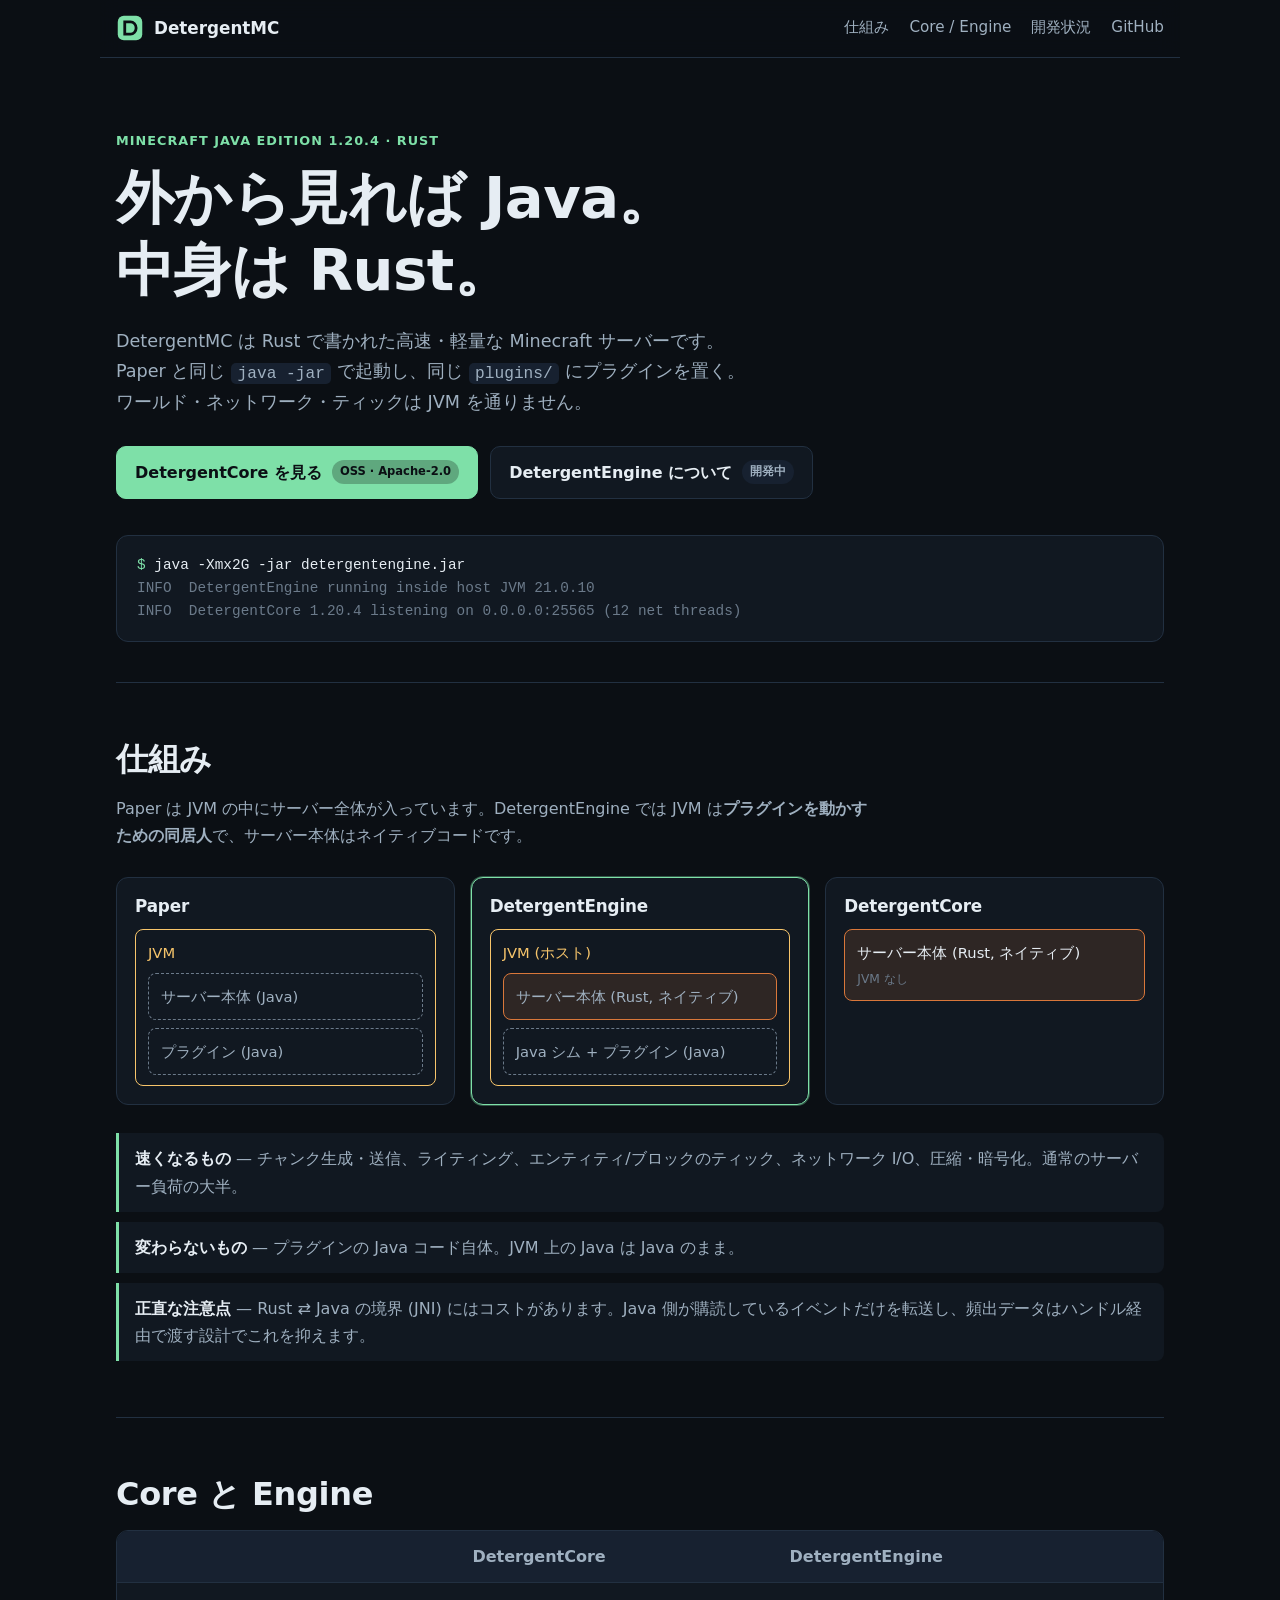
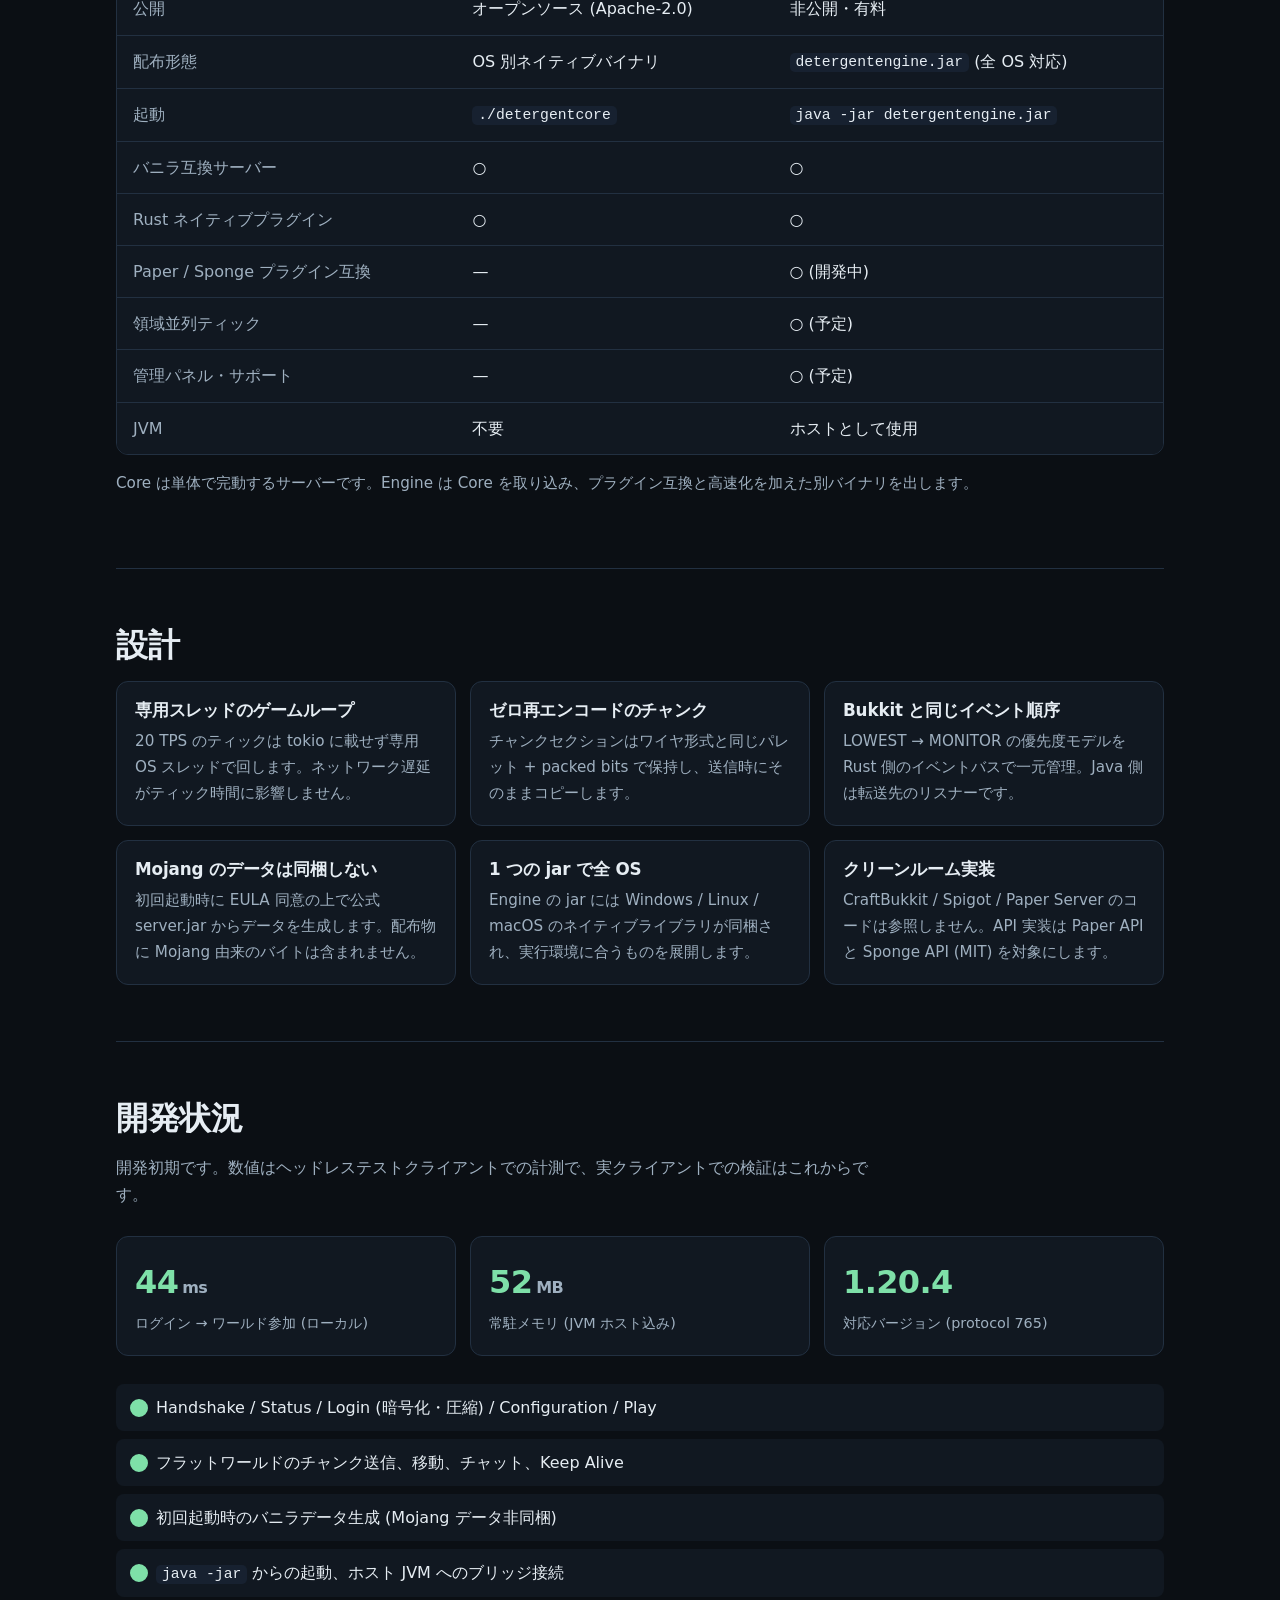
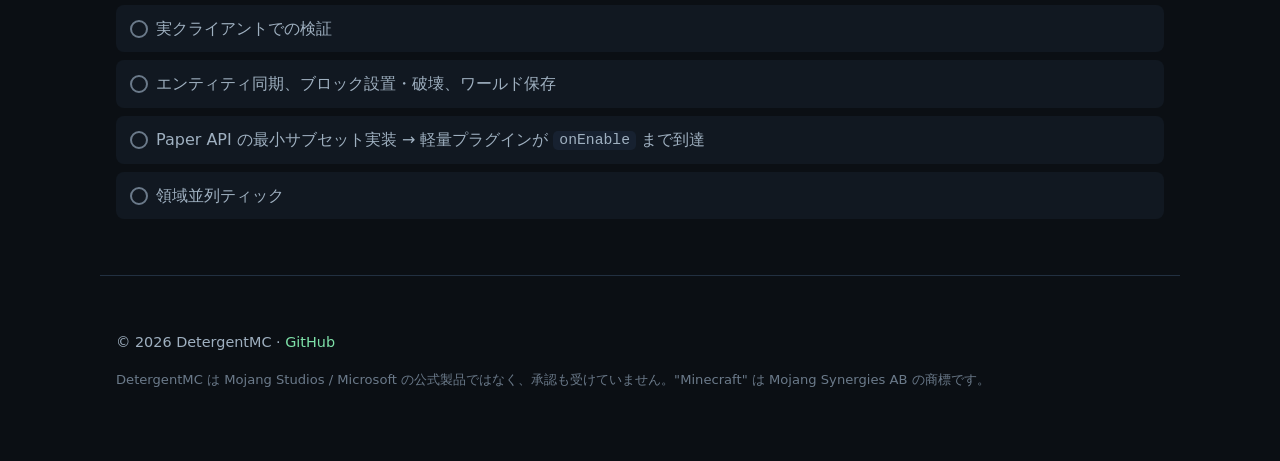
==== index.html @ 72eb337d "DetergentWeb: official site (static, GitHub Pages) Co-Authored-By: Claude Opus 5 <noreply@anthropic." ====
<!doctype html>
<html lang="ja">
<head>
  <meta charset="utf-8">
  <meta name="viewport" content="width=device-width, initial-scale=1">
  <title>DetergentMC — Paper 互換の Rust 製 Minecraft サーバー</title>
  <meta name="description" content="DetergentMC は Rust で書かれた高速・軽量な Minecraft Java Edition サーバー。DetergentCore はオープンソース、DetergentEngine は Paper / Sponge プラグイン互換を備えた製品版。">
  <meta property="og:title" content="DetergentMC">
  <meta property="og:description" content="外から見れば Java、中身は Rust。Paper 互換を目指す Minecraft サーバー。">
  <meta property="og:type" content="website">
  <link rel="icon" href="favicon.svg" type="image/svg+xml">
  <link rel="stylesheet" href="style.css">
</head>
<body>
  <header class="nav">
    <a class="brand" href="#top" aria-label="DetergentMC">
      <svg width="28" height="28" viewBox="0 0 32 32" aria-hidden="true"><rect x="2" y="2" width="28" height="28" rx="7" fill="var(--accent)"/><path d="M10 9h6.5a6.5 7 0 0 1 0 14H10z" fill="none" stroke="#0b0f14" stroke-width="3.2"/></svg>
      <span>DetergentMC</span>
    </a>
    <nav>
      <a href="#how">仕組み</a>
      <a href="#products">Core / Engine</a>
      <a href="#status">開発状況</a>
      <a href="https://github.com/DetergentMC" rel="noopener">GitHub</a>
    </nav>
  </header>

  <main id="top">
    <section class="hero">
      <p class="eyebrow">Minecraft Java Edition 1.20.4 · Rust</p>
      <h1>外から見れば Java。<br>中身は Rust。</h1>
      <p class="lead">
        DetergentMC は Rust で書かれた高速・軽量な Minecraft サーバーです。<br>
        Paper と同じ <code>java -jar</code> で起動し、同じ <code>plugins/</code> にプラグインを置く。<br>
        ワールド・ネットワーク・ティックは JVM を通りません。
      </p>
      <div class="cta">
        <a class="btn primary" href="https://github.com/DetergentMC/DetergentCore" rel="noopener">DetergentCore を見る<span class="tag">OSS · Apache-2.0</span></a>
        <a class="btn" href="#products">DetergentEngine について<span class="tag">開発中</span></a>
      </div>
      <pre class="term" aria-label="起動コマンド"><span class="prompt">$</span> java -Xmx2G -jar detergentengine.jar
<span class="dim">INFO  DetergentEngine running inside host JVM 21.0.10
INFO  DetergentCore 1.20.4 listening on 0.0.0.0:25565 (12 net threads)</span></pre>
    </section>

    <section id="how" class="section">
      <h2>仕組み</h2>
      <p class="sub">Paper は JVM の中にサーバー全体が入っています。DetergentEngine では JVM は<strong>プラグインを動かすための同居人</strong>で、サーバー本体はネイティブコードです。</p>
      <div class="diagram">
        <div class="box">
          <h3>Paper</h3>
          <div class="stack">
            <div class="layer jvm">JVM
              <div class="layer">サーバー本体 (Java)</div>
              <div class="layer">プラグイン (Java)</div>
            </div>
          </div>
        </div>
        <div class="box highlight">
          <h3>DetergentEngine</h3>
          <div class="stack">
            <div class="layer jvm">JVM (ホスト)
              <div class="layer rust">サーバー本体 (Rust, ネイティブ)</div>
              <div class="layer">Java シム + プラグイン (Java)</div>
            </div>
          </div>
        </div>
        <div class="box">
          <h3>DetergentCore</h3>
          <div class="stack">
            <div class="layer rust">サーバー本体 (Rust, ネイティブ)<br><small>JVM なし</small></div>
          </div>
        </div>
      </div>
      <ul class="facts">
        <li><strong>速くなるもの</strong> — チャンク生成・送信、ライティング、エンティティ/ブロックのティック、ネットワーク I/O、圧縮・暗号化。通常のサーバー負荷の大半。</li>
        <li><strong>変わらないもの</strong> — プラグインの Java コード自体。JVM 上の Java は Java のまま。</li>
        <li><strong>正直な注意点</strong> — Rust ⇄ Java の境界 (JNI) にはコストがあります。Java 側が購読しているイベントだけを転送し、頻出データはハンドル経由で渡す設計でこれを抑えます。</li>
      </ul>
    </section>

    <section id="products" class="section">
      <h2>Core と Engine</h2>
      <div class="compare">
        <table>
          <thead>
            <tr><th></th><th>DetergentCore</th><th>DetergentEngine</th></tr>
          </thead>
          <tbody>
            <tr><td>公開</td><td>オープンソース (Apache-2.0)</td><td>非公開・有料</td></tr>
            <tr><td>配布形態</td><td>OS 別ネイティブバイナリ</td><td><code>detergentengine.jar</code> (全 OS 対応)</td></tr>
            <tr><td>起動</td><td><code>./detergentcore</code></td><td><code>java -jar detergentengine.jar</code></td></tr>
            <tr><td>バニラ互換サーバー</td><td>○</td><td>○</td></tr>
            <tr><td>Rust ネイティブプラグイン</td><td>○</td><td>○</td></tr>
            <tr><td>Paper / Sponge プラグイン互換</td><td>—</td><td>○ (開発中)</td></tr>
            <tr><td>領域並列ティック</td><td>—</td><td>○ (予定)</td></tr>
            <tr><td>管理パネル・サポート</td><td>—</td><td>○ (予定)</td></tr>
            <tr><td>JVM</td><td>不要</td><td>ホストとして使用</td></tr>
          </tbody>
        </table>
      </div>
      <p class="note">Core は単体で完動するサーバーです。Engine は Core を取り込み、プラグイン互換と高速化を加えた別バイナリを出します。</p>
    </section>

    <section class="section">
      <h2>設計</h2>
      <div class="grid">
        <div class="card"><h3>専用スレッドのゲームループ</h3><p>20 TPS のティックは tokio に載せず専用 OS スレッドで回します。ネットワーク遅延がティック時間に影響しません。</p></div>
        <div class="card"><h3>ゼロ再エンコードのチャンク</h3><p>チャンクセクションはワイヤ形式と同じパレット + packed bits で保持し、送信時にそのままコピーします。</p></div>
        <div class="card"><h3>Bukkit と同じイベント順序</h3><p>LOWEST → MONITOR の優先度モデルを Rust 側のイベントバスで一元管理。Java 側は転送先のリスナーです。</p></div>
        <div class="card"><h3>Mojang のデータは同梱しない</h3><p>初回起動時に EULA 同意の上で公式 server.jar からデータを生成します。配布物に Mojang 由来のバイトは含まれません。</p></div>
        <div class="card"><h3>1 つの jar で全 OS</h3><p>Engine の jar には Windows / Linux / macOS のネイティブライブラリが同梱され、実行環境に合うものを展開します。</p></div>
        <div class="card"><h3>クリーンルーム実装</h3><p>CraftBukkit / Spigot / Paper Server のコードは参照しません。API 実装は Paper API と Sponge API (MIT) を対象にします。</p></div>
      </div>
    </section>

    <section id="status" class="section">
      <h2>開発状況</h2>
      <p class="sub">開発初期です。数値はヘッドレステストクライアントでの計測で、実クライアントでの検証はこれからです。</p>
      <div class="stats">
        <div><span class="num">44<small>ms</small></span><span class="label">ログイン → ワールド参加 (ローカル)</span></div>
        <div><span class="num">52<small>MB</small></span><span class="label">常駐メモリ (JVM ホスト込み)</span></div>
        <div><span class="num">1.20.4</span><span class="label">対応バージョン (protocol 765)</span></div>
      </div>
      <ul class="roadmap">
        <li class="done">Handshake / Status / Login (暗号化・圧縮) / Configuration / Play</li>
        <li class="done">フラットワールドのチャンク送信、移動、チャット、Keep Alive</li>
        <li class="done">初回起動時のバニラデータ生成 (Mojang データ非同梱)</li>
        <li class="done"><code>java -jar</code> からの起動、ホスト JVM へのブリッジ接続</li>
        <li>実クライアントでの検証</li>
        <li>エンティティ同期、ブロック設置・破壊、ワールド保存</li>
        <li>Paper API の最小サブセット実装 → 軽量プラグインが <code>onEnable</code> まで到達</li>
        <li>領域並列ティック</li>
      </ul>
    </section>
  </main>

  <footer>
    <p>© 2026 DetergentMC · <a href="https://github.com/DetergentMC" rel="noopener">GitHub</a></p>
    <p class="disclaimer">DetergentMC は Mojang Studios / Microsoft の公式製品ではなく、承認も受けていません。"Minecraft" は Mojang Synergies AB の商標です。</p>
  </footer>
</body>
</html>
---- style.css ----
:root {
  --bg: #0b0f14;
  --bg-2: #111821;
  --bg-3: #172130;
  --fg: #e6edf3;
  --fg-2: #9fb0c0;
  --fg-3: #6b7a8a;
  --accent: #7ee0a8;
  --accent-2: #f7c56b;
  --rust: #d9773a;
  --line: #223041;
  --radius: 12px;
  --max: 1080px;
  color-scheme: dark;
}

* { box-sizing: border-box; }
html { scroll-behavior: smooth; }
body {
  margin: 0;
  background: var(--bg);
  color: var(--fg);
  font-family: "Inter", "Noto Sans JP", system-ui, -apple-system, "Segoe UI", sans-serif;
  line-height: 1.7;
  -webkit-font-smoothing: antialiased;
}
a { color: var(--accent); text-decoration: none; }
a:hover { text-decoration: underline; }
code, pre { font-family: "JetBrains Mono", ui-monospace, "Cascadia Code", Consolas, monospace; }
code { background: var(--bg-3); padding: 0.1em 0.4em; border-radius: 5px; font-size: 0.92em; }
h1, h2, h3 { line-height: 1.25; margin: 0 0 0.5em; letter-spacing: -0.01em; }
h2 { font-size: clamp(1.5rem, 3vw, 2rem); }
h3 { font-size: 1.05rem; }
small { color: var(--fg-3); }

/* nav */
.nav {
  position: sticky; top: 0; z-index: 10;
  display: flex; align-items: center; justify-content: space-between; gap: 16px;
  max-width: var(--max); margin: 0 auto; padding: 14px 16px;
  backdrop-filter: blur(10px);
  background: color-mix(in srgb, var(--bg) 85%, transparent);
  border-bottom: 1px solid var(--line);
}
.brand { display: inline-flex; align-items: center; gap: 10px; color: var(--fg); font-weight: 700; font-size: 1.05rem; }
.brand:hover { text-decoration: none; }
.nav nav { display: flex; gap: 20px; flex-wrap: wrap; }
.nav nav a { color: var(--fg-2); font-size: 0.95rem; }
.nav nav a:hover { color: var(--fg); text-decoration: none; }

/* hero */
main { max-width: var(--max); margin: 0 auto; padding: 0 16px; }
.hero { padding: 72px 0 40px; }
.eyebrow { color: var(--accent); font-weight: 600; letter-spacing: 0.08em; text-transform: uppercase; font-size: 0.8rem; margin: 0 0 12px; }
.hero h1 { font-size: clamp(2rem, 6vw, 3.6rem); font-weight: 800; margin-bottom: 20px; }
.lead { color: var(--fg-2); font-size: 1.1rem; max-width: 720px; margin: 0 0 28px; }
.cta { display: flex; flex-wrap: wrap; gap: 12px; margin-bottom: 36px; }
.btn {
  display: inline-flex; align-items: center; gap: 10px;
  padding: 12px 18px; border-radius: 10px; font-weight: 600;
  border: 1px solid var(--line); background: var(--bg-2); color: var(--fg);
}
.btn:hover { text-decoration: none; border-color: var(--fg-3); }
.btn.primary { background: var(--accent); color: #0b0f14; border-color: var(--accent); }
.btn .tag { font-size: 0.72rem; font-weight: 600; padding: 2px 8px; border-radius: 999px; background: rgba(0,0,0,0.25); }
.btn:not(.primary) .tag { background: var(--bg-3); color: var(--fg-2); }
.term {
  background: var(--bg-2); border: 1px solid var(--line); border-radius: var(--radius);
  padding: 18px 20px; overflow-x: auto; font-size: 0.9rem; line-height: 1.6; margin: 0;
}
.term .prompt { color: var(--accent); }
.term .dim { color: var(--fg-3); }

/* sections */
.section { padding: 56px 0; border-top: 1px solid var(--line); }
.sub { color: var(--fg-2); max-width: 760px; margin: 0 0 28px; }
.note { color: var(--fg-2); font-size: 0.95rem; margin-top: 16px; }

/* diagram */
.diagram { display: grid; grid-template-columns: repeat(auto-fit, minmax(260px, 1fr)); gap: 16px; margin-bottom: 28px; }
.box { background: var(--bg-2); border: 1px solid var(--line); border-radius: var(--radius); padding: 18px; }
.box.highlight { border-color: var(--accent); box-shadow: 0 0 0 1px color-mix(in srgb, var(--accent) 35%, transparent); }
.box h3 { margin-bottom: 12px; }
.layer { border: 1px dashed var(--fg-3); border-radius: 8px; padding: 10px 12px; margin-top: 8px; font-size: 0.92rem; color: var(--fg-2); }
.layer.jvm { border-style: solid; border-color: var(--accent-2); color: var(--accent-2); }
.layer.jvm .layer { color: var(--fg-2); }
.layer.rust { border-style: solid; border-color: var(--rust); color: var(--fg); background: color-mix(in srgb, var(--rust) 14%, transparent); }
.facts { list-style: none; padding: 0; margin: 0; display: grid; gap: 10px; }
.facts li { background: var(--bg-2); border-left: 3px solid var(--accent); padding: 12px 16px; border-radius: 0 8px 8px 0; color: var(--fg-2); }
.facts strong { color: var(--fg); }

/* table */
.compare { overflow-x: auto; border: 1px solid var(--line); border-radius: var(--radius); }
table { width: 100%; border-collapse: collapse; background: var(--bg-2); min-width: 560px; }
th, td { padding: 12px 16px; text-align: left; border-bottom: 1px solid var(--line); vertical-align: top; }
th { color: var(--fg-2); font-weight: 600; background: var(--bg-3); }
tbody tr:last-child td { border-bottom: 0; }
td:first-child { color: var(--fg-2); white-space: nowrap; }

/* cards */
.grid { display: grid; grid-template-columns: repeat(auto-fit, minmax(280px, 1fr)); gap: 14px; }
.card { background: var(--bg-2); border: 1px solid var(--line); border-radius: var(--radius); padding: 18px; }
.card p { margin: 0; color: var(--fg-2); font-size: 0.95rem; }

/* stats + roadmap */
.stats { display: grid; grid-template-columns: repeat(auto-fit, minmax(200px, 1fr)); gap: 14px; margin-bottom: 28px; }
.stats > div { background: var(--bg-2); border: 1px solid var(--line); border-radius: var(--radius); padding: 18px; }
.num { display: block; font-size: 2rem; font-weight: 800; color: var(--accent); letter-spacing: -0.02em; }
.num small { font-size: 1rem; color: var(--fg-2); margin-left: 4px; }
.label { color: var(--fg-2); font-size: 0.9rem; }
.roadmap { list-style: none; padding: 0; margin: 0; display: grid; gap: 8px; }
.roadmap li { padding: 10px 14px 10px 40px; position: relative; background: var(--bg-2); border-radius: 8px; color: var(--fg-2); }
.roadmap li::before {
  content: ""; position: absolute; left: 14px; top: 15px; width: 14px; height: 14px; border-radius: 50%;
  border: 2px solid var(--fg-3);
}
.roadmap li.done { color: var(--fg); }
.roadmap li.done::before { border-color: var(--accent); background: var(--accent); }

/* footer */
footer { max-width: var(--max); margin: 0 auto; padding: 40px 16px 60px; border-top: 1px solid var(--line); color: var(--fg-2); font-size: 0.9rem; }
.disclaimer { color: var(--fg-3); font-size: 0.82rem; }

@media (max-width: 640px) {
  .nav { flex-direction: column; align-items: flex-start; }
  .hero { padding-top: 40px; }
}
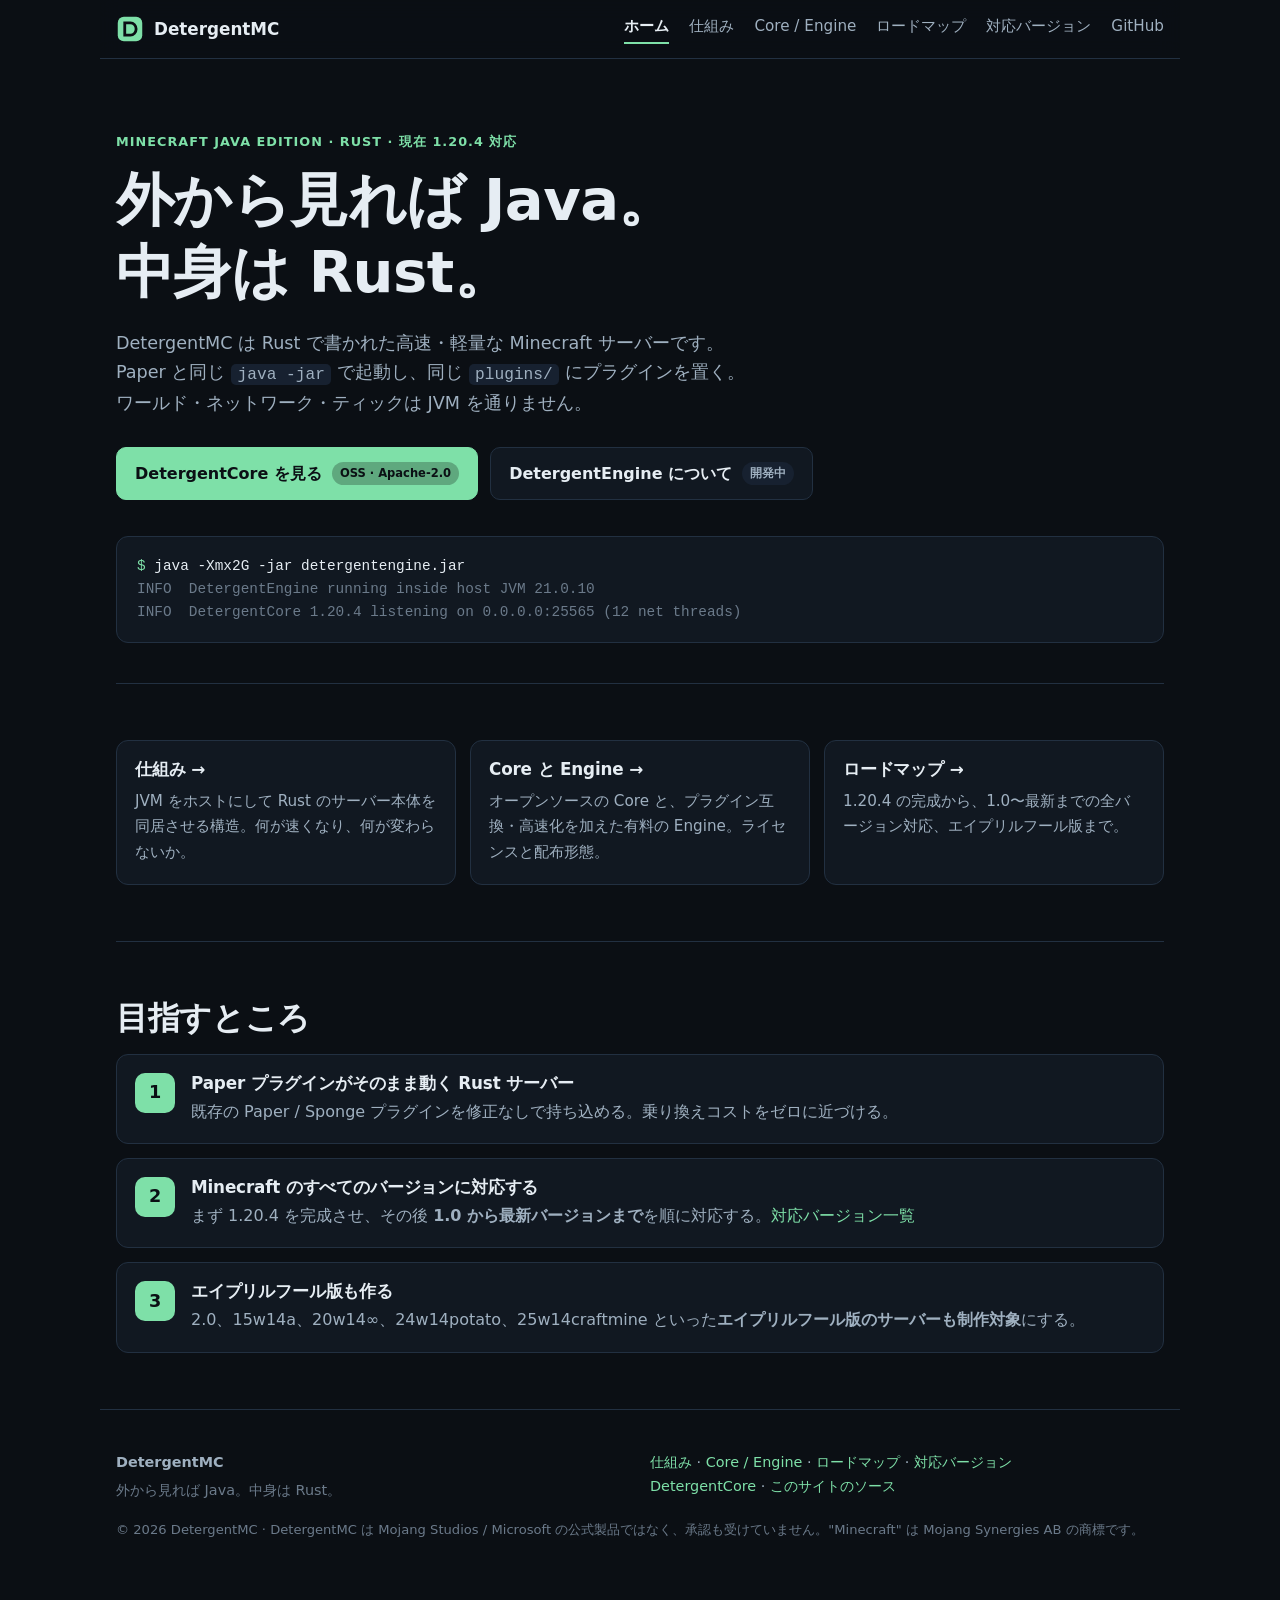
==== commit 4e2bf6f2: "Split the site into pages; add roadmap (all versions 1.0+, April Fools) and versions list Co-Authore" ====
--- a/index.html
+++ b/index.html
@@ -3,31 +3,33 @@
 <head>
   <meta charset="utf-8">
   <meta name="viewport" content="width=device-width, initial-scale=1">
-  <title>DetergentMC — Paper 互換の Rust 製 Minecraft サーバー</title>
+  <title>DetergentMC — Paper 互換を目指す Rust 製 Minecraft サーバー</title>
   <meta name="description" content="DetergentMC は Rust で書かれた高速・軽量な Minecraft Java Edition サーバー。DetergentCore はオープンソース、DetergentEngine は Paper / Sponge プラグイン互換を備えた製品版。">
-  <meta property="og:title" content="DetergentMC">
-  <meta property="og:description" content="外から見れば Java、中身は Rust。Paper 互換を目指す Minecraft サーバー。">
+  <meta property="og:title" content="DetergentMC — Paper 互換を目指す Rust 製 Minecraft サーバー">
+  <meta property="og:description" content="DetergentMC は Rust で書かれた高速・軽量な Minecraft Java Edition サーバー。DetergentCore はオープンソース、DetergentEngine は Paper / Sponge プラグイン互換を備えた製品版。">
   <meta property="og:type" content="website">
   <link rel="icon" href="favicon.svg" type="image/svg+xml">
   <link rel="stylesheet" href="style.css">
 </head>
 <body>
   <header class="nav">
-    <a class="brand" href="#top" aria-label="DetergentMC">
+    <a class="brand" href="./" aria-label="DetergentMC">
       <svg width="28" height="28" viewBox="0 0 32 32" aria-hidden="true"><rect x="2" y="2" width="28" height="28" rx="7" fill="var(--accent)"/><path d="M10 9h6.5a6.5 7 0 0 1 0 14H10z" fill="none" stroke="#0b0f14" stroke-width="3.2"/></svg>
       <span>DetergentMC</span>
     </a>
     <nav>
-      <a href="#how">仕組み</a>
-      <a href="#products">Core / Engine</a>
-      <a href="#status">開発状況</a>
+      <a href="./" class="active">ホーム</a>
+      <a href="how.html">仕組み</a>
+      <a href="products.html">Core / Engine</a>
+      <a href="roadmap.html">ロードマップ</a>
+      <a href="versions.html">対応バージョン</a>
       <a href="https://github.com/DetergentMC" rel="noopener">GitHub</a>
     </nav>
   </header>
+  <main>
 
-  <main id="top">
     <section class="hero">
-      <p class="eyebrow">Minecraft Java Edition 1.20.4 · Rust</p>
+      <p class="eyebrow">Minecraft Java Edition · Rust · 現在 1.20.4 対応</p>
       <h1>外から見れば Java。<br>中身は Rust。</h1>
       <p class="lead">
         DetergentMC は Rust で書かれた高速・軽量な Minecraft サーバーです。<br>
@@ -36,108 +38,42 @@
       </p>
       <div class="cta">
         <a class="btn primary" href="https://github.com/DetergentMC/DetergentCore" rel="noopener">DetergentCore を見る<span class="tag">OSS · Apache-2.0</span></a>
-        <a class="btn" href="#products">DetergentEngine について<span class="tag">開発中</span></a>
+        <a class="btn" href="products.html">DetergentEngine について<span class="tag">開発中</span></a>
       </div>
       <pre class="term" aria-label="起動コマンド"><span class="prompt">$</span> java -Xmx2G -jar detergentengine.jar
 <span class="dim">INFO  DetergentEngine running inside host JVM 21.0.10
 INFO  DetergentCore 1.20.4 listening on 0.0.0.0:25565 (12 net threads)</span></pre>
     </section>
 
-    <section id="how" class="section">
-      <h2>仕組み</h2>
-      <p class="sub">Paper は JVM の中にサーバー全体が入っています。DetergentEngine では JVM は<strong>プラグインを動かすための同居人</strong>で、サーバー本体はネイティブコードです。</p>
-      <div class="diagram">
-        <div class="box">
-          <h3>Paper</h3>
-          <div class="stack">
-            <div class="layer jvm">JVM
-              <div class="layer">サーバー本体 (Java)</div>
-              <div class="layer">プラグイン (Java)</div>
-            </div>
-          </div>
-        </div>
-        <div class="box highlight">
-          <h3>DetergentEngine</h3>
-          <div class="stack">
-            <div class="layer jvm">JVM (ホスト)
-              <div class="layer rust">サーバー本体 (Rust, ネイティブ)</div>
-              <div class="layer">Java シム + プラグイン (Java)</div>
-            </div>
-          </div>
-        </div>
-        <div class="box">
-          <h3>DetergentCore</h3>
-          <div class="stack">
-            <div class="layer rust">サーバー本体 (Rust, ネイティブ)<br><small>JVM なし</small></div>
-          </div>
-        </div>
+    <section class="section">
+      <div class="grid">
+        <a class="card link" href="how.html"><h3>仕組み →</h3><p>JVM をホストにして Rust のサーバー本体を同居させる構造。何が速くなり、何が変わらないか。</p></a>
+        <a class="card link" href="products.html"><h3>Core と Engine →</h3><p>オープンソースの Core と、プラグイン互換・高速化を加えた有料の Engine。ライセンスと配布形態。</p></a>
+        <a class="card link" href="roadmap.html"><h3>ロードマップ →</h3><p>1.20.4 の完成から、1.0〜最新までの全バージョン対応、エイプリルフール版まで。</p></a>
       </div>
-      <ul class="facts">
-        <li><strong>速くなるもの</strong> — チャンク生成・送信、ライティング、エンティティ/ブロックのティック、ネットワーク I/O、圧縮・暗号化。通常のサーバー負荷の大半。</li>
-        <li><strong>変わらないもの</strong> — プラグインの Java コード自体。JVM 上の Java は Java のまま。</li>
-        <li><strong>正直な注意点</strong> — Rust ⇄ Java の境界 (JNI) にはコストがあります。Java 側が購読しているイベントだけを転送し、頻出データはハンドル経由で渡す設計でこれを抑えます。</li>
-      </ul>
-    </section>
-
-    <section id="products" class="section">
-      <h2>Core と Engine</h2>
-      <div class="compare">
-        <table>
-          <thead>
-            <tr><th></th><th>DetergentCore</th><th>DetergentEngine</th></tr>
-          </thead>
-          <tbody>
-            <tr><td>公開</td><td>オープンソース (Apache-2.0)</td><td>非公開・有料</td></tr>
-            <tr><td>配布形態</td><td>OS 別ネイティブバイナリ</td><td><code>detergentengine.jar</code> (全 OS 対応)</td></tr>
-            <tr><td>起動</td><td><code>./detergentcore</code></td><td><code>java -jar detergentengine.jar</code></td></tr>
-            <tr><td>バニラ互換サーバー</td><td>○</td><td>○</td></tr>
-            <tr><td>Rust ネイティブプラグイン</td><td>○</td><td>○</td></tr>
-            <tr><td>Paper / Sponge プラグイン互換</td><td>—</td><td>○ (開発中)</td></tr>
-            <tr><td>領域並列ティック</td><td>—</td><td>○ (予定)</td></tr>
-            <tr><td>管理パネル・サポート</td><td>—</td><td>○ (予定)</td></tr>
-            <tr><td>JVM</td><td>不要</td><td>ホストとして使用</td></tr>
-          </tbody>
-        </table>
-      </div>
-      <p class="note">Core は単体で完動するサーバーです。Engine は Core を取り込み、プラグイン互換と高速化を加えた別バイナリを出します。</p>
     </section>
 
     <section class="section">
-      <h2>設計</h2>
-      <div class="grid">
-        <div class="card"><h3>専用スレッドのゲームループ</h3><p>20 TPS のティックは tokio に載せず専用 OS スレッドで回します。ネットワーク遅延がティック時間に影響しません。</p></div>
-        <div class="card"><h3>ゼロ再エンコードのチャンク</h3><p>チャンクセクションはワイヤ形式と同じパレット + packed bits で保持し、送信時にそのままコピーします。</p></div>
-        <div class="card"><h3>Bukkit と同じイベント順序</h3><p>LOWEST → MONITOR の優先度モデルを Rust 側のイベントバスで一元管理。Java 側は転送先のリスナーです。</p></div>
-        <div class="card"><h3>Mojang のデータは同梱しない</h3><p>初回起動時に EULA 同意の上で公式 server.jar からデータを生成します。配布物に Mojang 由来のバイトは含まれません。</p></div>
-        <div class="card"><h3>1 つの jar で全 OS</h3><p>Engine の jar には Windows / Linux / macOS のネイティブライブラリが同梱され、実行環境に合うものを展開します。</p></div>
-        <div class="card"><h3>クリーンルーム実装</h3><p>CraftBukkit / Spigot / Paper Server のコードは参照しません。API 実装は Paper API と Sponge API (MIT) を対象にします。</p></div>
+      <h2>目指すところ</h2>
+      <div class="goals">
+        <div class="goal"><span class="num">1</span><div><h3>Paper プラグインがそのまま動く Rust サーバー</h3><p>既存の Paper / Sponge プラグインを修正なしで持ち込める。乗り換えコストをゼロに近づける。</p></div></div>
+        <div class="goal"><span class="num">2</span><div><h3>Minecraft のすべてのバージョンに対応する</h3><p>まず 1.20.4 を完成させ、その後 <strong>1.0 から最新バージョンまで</strong>を順に対応する。<a href="versions.html">対応バージョン一覧</a></p></div></div>
+        <div class="goal"><span class="num">3</span><div><h3>エイプリルフール版も作る</h3><p>2.0、15w14a、20w14∞、24w14potato、25w14craftmine といった<strong>エイプリルフール版のサーバーも制作対象</strong>にする。</p></div></div>
       </div>
     </section>
-
-    <section id="status" class="section">
-      <h2>開発状況</h2>
-      <p class="sub">開発初期です。数値はヘッドレステストクライアントでの計測で、実クライアントでの検証はこれからです。</p>
-      <div class="stats">
-        <div><span class="num">44<small>ms</small></span><span class="label">ログイン → ワールド参加 (ローカル)</span></div>
-        <div><span class="num">52<small>MB</small></span><span class="label">常駐メモリ (JVM ホスト込み)</span></div>
-        <div><span class="num">1.20.4</span><span class="label">対応バージョン (protocol 765)</span></div>
+  </main>
+  <footer>
+    <div class="footgrid">
+      <div>
+        <strong>DetergentMC</strong>
+        <p>外から見れば Java。中身は Rust。</p>
       </div>
-      <ul class="roadmap">
-        <li class="done">Handshake / Status / Login (暗号化・圧縮) / Configuration / Play</li>
-        <li class="done">フラットワールドのチャンク送信、移動、チャット、Keep Alive</li>
-        <li class="done">初回起動時のバニラデータ生成 (Mojang データ非同梱)</li>
-        <li class="done"><code>java -jar</code> からの起動、ホスト JVM へのブリッジ接続</li>
-        <li>実クライアントでの検証</li>
-        <li>エンティティ同期、ブロック設置・破壊、ワールド保存</li>
-        <li>Paper API の最小サブセット実装 → 軽量プラグインが <code>onEnable</code> まで到達</li>
-        <li>領域並列ティック</li>
-      </ul>
-    </section>
-  </main>
-
-  <footer>
-    <p>© 2026 DetergentMC · <a href="https://github.com/DetergentMC" rel="noopener">GitHub</a></p>
-    <p class="disclaimer">DetergentMC は Mojang Studios / Microsoft の公式製品ではなく、承認も受けていません。"Minecraft" は Mojang Synergies AB の商標です。</p>
+      <div>
+        <a href="how.html">仕組み</a> · <a href="products.html">Core / Engine</a> · <a href="roadmap.html">ロードマップ</a> · <a href="versions.html">対応バージョン</a><br>
+        <a href="https://github.com/DetergentMC/DetergentCore" rel="noopener">DetergentCore</a> · <a href="https://github.com/DetergentMC/DetergentWeb" rel="noopener">このサイトのソース</a>
+      </div>
+    </div>
+    <p class="disclaimer">© 2026 DetergentMC · DetergentMC は Mojang Studios / Microsoft の公式製品ではなく、承認も受けていません。"Minecraft" は Mojang Synergies AB の商標です。</p>
   </footer>
 </body>
 </html>
--- a/style.css
+++ b/style.css
@@ -125,3 +125,39 @@
   .nav { flex-direction: column; align-items: flex-start; }
   .hero { padding-top: 40px; }
 }
+
+/* --- multi-page additions --- */
+.nav nav a.active { color: var(--fg); font-weight: 600; border-bottom: 2px solid var(--accent); padding-bottom: 2px; }
+.page-head { padding: 56px 0 8px; }
+.page-head h1 { font-size: clamp(1.8rem, 4.5vw, 2.8rem); font-weight: 800; }
+.page-head .lead { margin-bottom: 8px; }
+
+.card.link { display: block; color: var(--fg); transition: border-color .15s; }
+.card.link:hover { text-decoration: none; border-color: var(--accent); }
+
+.goals { display: grid; gap: 14px; }
+.goal { display: flex; gap: 16px; background: var(--bg-2); border: 1px solid var(--line); border-radius: var(--radius); padding: 18px; }
+.goal .num { flex: 0 0 auto; width: 40px; height: 40px; display: grid; place-items: center; border-radius: 10px; background: var(--accent); color: #0b0f14; font-weight: 800; font-size: 1.1rem; }
+.goal h3 { margin-bottom: 4px; }
+.goal p { margin: 0; color: var(--fg-2); }
+
+.steps { padding-left: 1.4em; color: var(--fg-2); display: grid; gap: 8px; }
+.faq { display: grid; gap: 6px; margin: 0; }
+.faq dt { font-weight: 600; margin-top: 12px; }
+.faq dd { margin: 0; color: var(--fg-2); }
+
+.phases { display: grid; gap: 12px; }
+.phase { position: relative; background: var(--bg-2); border: 1px solid var(--line); border-radius: var(--radius); padding: 18px 18px 18px 22px; border-left: 4px solid var(--accent); }
+.phase-no { display: inline-block; font-size: 0.75rem; font-weight: 700; letter-spacing: .08em; text-transform: uppercase; color: var(--accent); margin-bottom: 4px; }
+.phase p { margin: 0; color: var(--fg-2); }
+
+.badge { display: inline-block; padding: 2px 10px; border-radius: 999px; font-size: 0.78rem; font-weight: 600; white-space: nowrap; }
+.badge.done { background: color-mix(in srgb, var(--accent) 22%, transparent); color: var(--accent); }
+.badge.wip { background: color-mix(in srgb, var(--accent-2) 22%, transparent); color: var(--accent-2); }
+.badge.plan { background: var(--bg-3); color: var(--fg-2); }
+.legend { color: var(--fg-2); font-size: 0.9rem; display: flex; flex-wrap: wrap; gap: 8px 14px; align-items: center; }
+table.versions td:first-child { white-space: normal; color: var(--fg); }
+
+.footgrid { display: grid; grid-template-columns: 1fr 1fr; gap: 20px; margin-bottom: 16px; }
+.footgrid p { margin: 4px 0 0; color: var(--fg-3); }
+@media (max-width: 640px) { .footgrid { grid-template-columns: 1fr; } }
